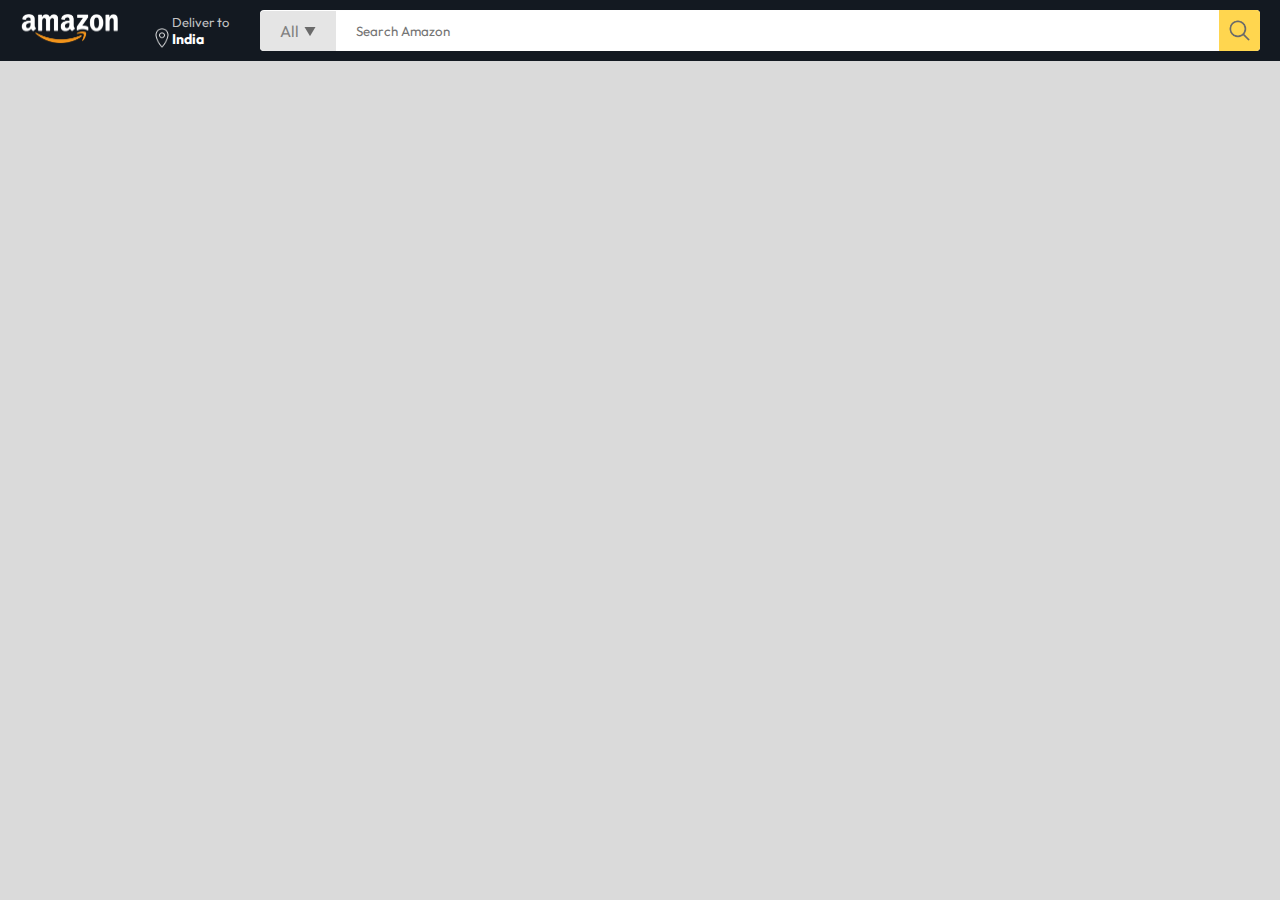
==== index.html @ e9e99532 "home page design started with required image assets and css file" ====
<!DOCTYPE html>
<html lang="en">

<head>
    <meta charset="UTF-8">
    <meta name="viewport" content="width=device-width, initial-scale=1.0">
    <title>Amazon Clone by Raja</title>
    <link rel="stylesheet" href="style.css">
</head>

<body>
    <nav>
        <a href="#">
            <img src="./assets/light logo.png" width="100" alt="amazon logo">
        </a>
        <div class="nav-location">
            <img src="./assets/location_icon.png" height="20" alt="">
            <div>
                <p>Deliver to</p>
                <h1>India</h1>
            </div>
        </div>
        <div class="nav-search">
            <div class="nav-search-category">
                <p>All</p>
                <img src="./assets/dropdown_icon.png" height="12" alt="">
            </div>
            <input type="text" class="nav-search-input" placeholder="Search Amazon">
            <img src="./assets/search_icon.png" class="nav-search-icon" alt="">
        </div>
    </nav>
</body>

</html>
---- style.css ----
@import url('https://fonts.googleapis.com/css2?family=Outfit:wght@100..900&display=swap');

* {
    padding: 0;
    margin: 0;
    box-sizing: border-box;
    font-family: Outfit;
}

body {
    background: #dadada;
}

a {
    text-decoration: none;
    color: inherit;
}

nav {
    display: flex;
    align-items: center;
    justify-content: space-between;
    background-color: #131921;
    padding: 10px 20px;
    color: #ffffff;
}

.nav-location {
    display: flex;
    align-items: end;
    margin-left: 15px;
    font-size: 13px;
    color: #c4c4c4;
}

.nav-location h1 {
    color: #ffffff;
    font-size: 14px;
}

.nav-search {
    flex: 1;
    display: flex;
    align-items: center;
    background: #ffffff;
    color: grey;
    max-width: 1000px;
    border-radius: 4px;
    margin-left: 15px;
}

.nav-search-category {
    display: flex;
    align-items: center;
    padding: 10px 20px;
    gap: 5px;
    background-color: #e5e5e5;
    border-radius: 4px 0 0 4px;
}

.nav-search-input {
    border: none;
    outline: none;
    padding-left: 20px;
    width: 100%;
}

.nav-search-icon {
    max-width: 41px;
    padding: 8px;
    background-color: #ffd64f;
    border-radius: 0 4px 4px 0;
}
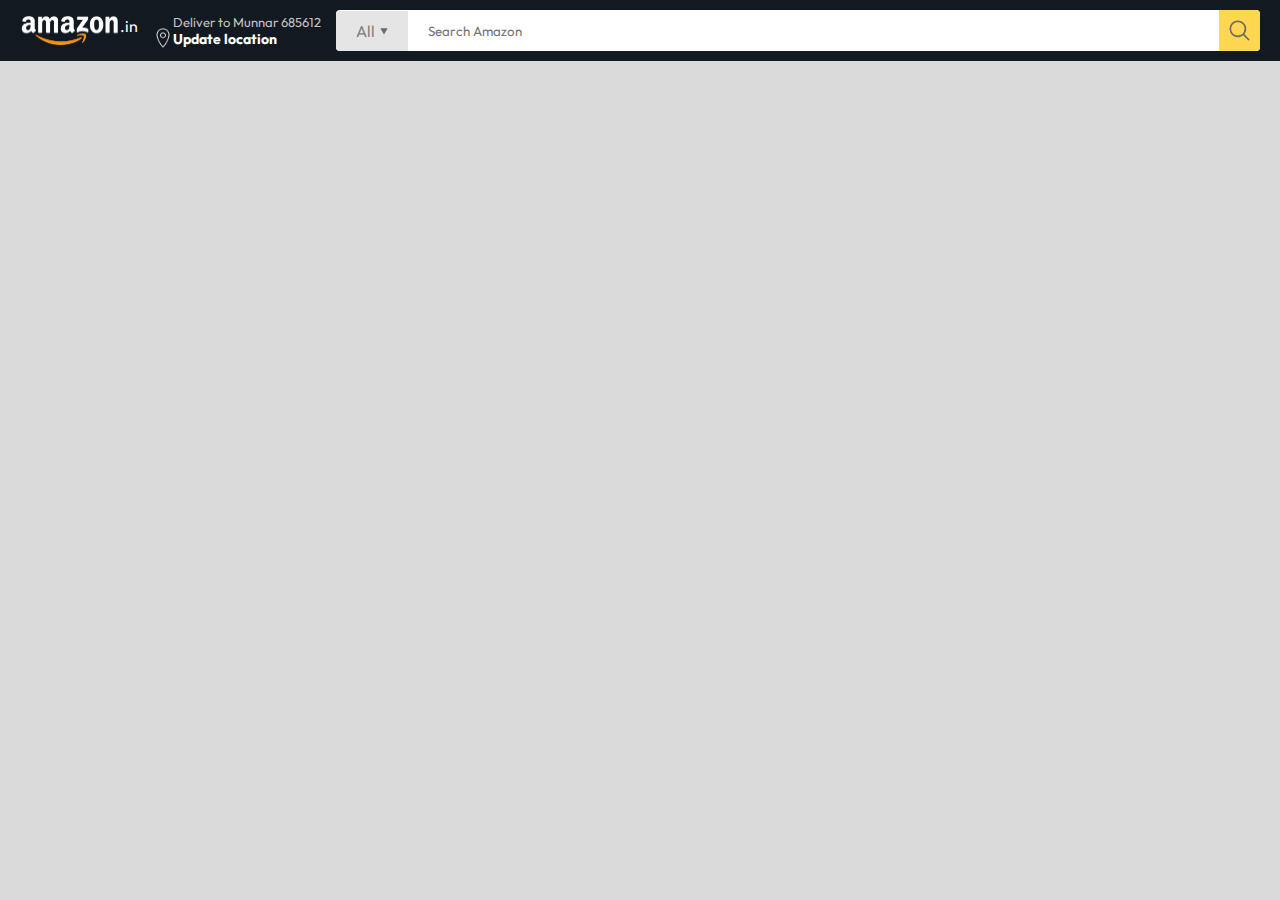
==== commit 34aa1f97: ".in span added with the logo in the nav section and size of the dropdown icon changed" ====
--- a/index.html
+++ b/index.html
@@ -10,20 +10,23 @@
 
 <body>
     <nav>
-        <a href="#">
-            <img src="./assets/light logo.png" width="100" alt="amazon logo">
-        </a>
+        <div class="nav-logo">
+            <a href="#">
+                <img src="./assets/light logo.png" width="100" alt="amazon logo">
+                <span>.in</span>
+            </a>
+        </div>
         <div class="nav-location">
             <img src="./assets/location_icon.png" height="20" alt="">
             <div>
-                <p>Deliver to</p>
-                <h1>India</h1>
+                <p>Deliver to Munnar 685612</p>
+                <h1>Update location</h1>
             </div>
         </div>
         <div class="nav-search">
             <div class="nav-search-category">
                 <p>All</p>
-                <img src="./assets/dropdown_icon.png" height="12" alt="">
+                <img src="./assets/dropdown_icon.png" height="8" alt="">
             </div>
             <input type="text" class="nav-search-input" placeholder="Search Amazon">
             <img src="./assets/search_icon.png" class="nav-search-icon" alt="">
--- a/style.css
+++ b/style.css
@@ -23,6 +23,14 @@
     background-color: #131921;
     padding: 10px 20px;
     color: #ffffff;
+}
+
+.nav-logo a {
+    display: flex;
+    align-items: center;
+}
+.nav-logo a span{
+    padding-bottom: 8px;
 }
 
 .nav-location {
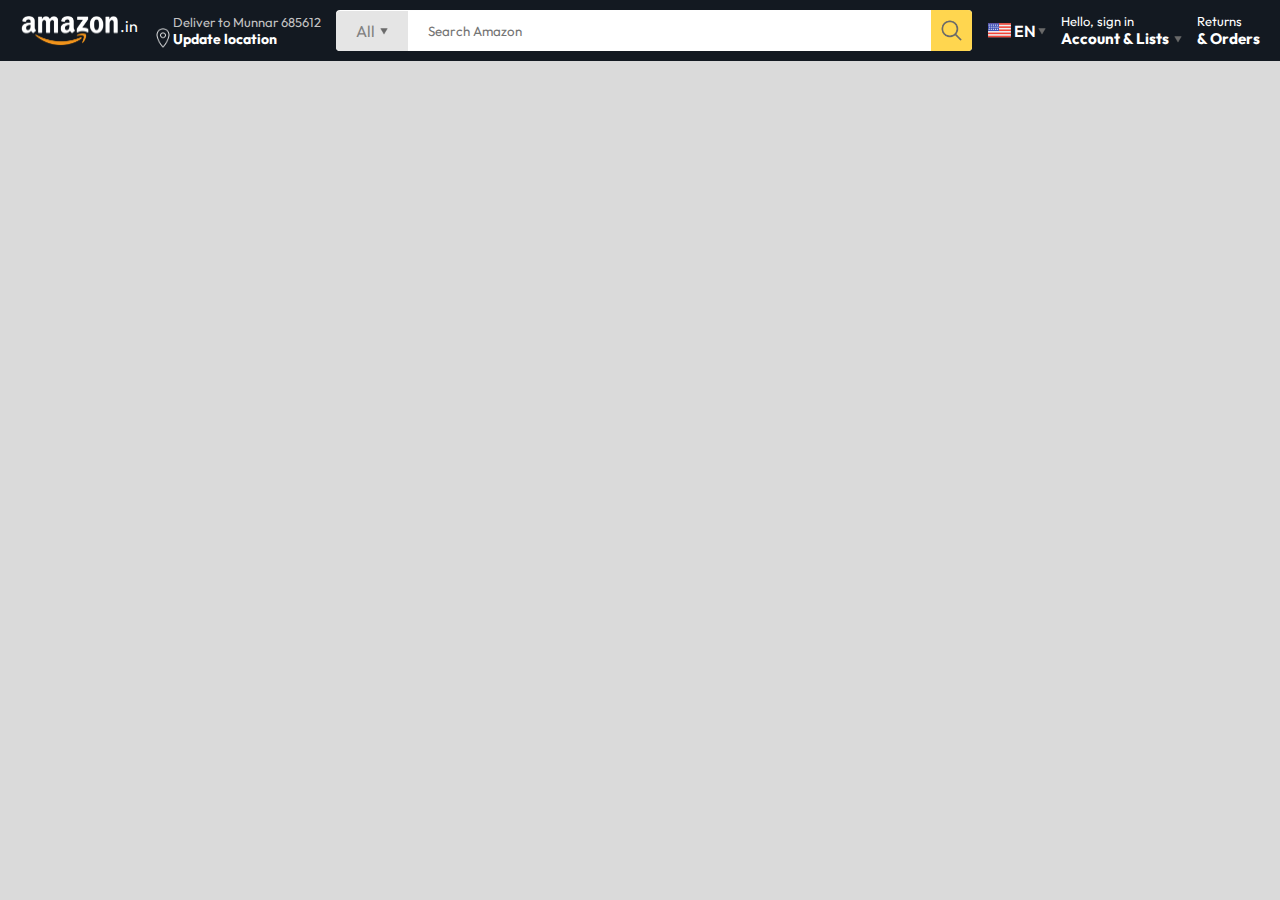
==== commit 04a07c9e: "Sign in, language and order added in the nav bar" ====
--- a/index.html
+++ b/index.html
@@ -31,6 +31,26 @@
             <input type="text" class="nav-search-input" placeholder="Search Amazon">
             <img src="./assets/search_icon.png" class="nav-search-icon" alt="">
         </div>
+        <div class="nav-lang">
+            <img src="./assets/us_flag.png" width="25" alt="">
+            <p>EN</p>
+            <img src="./assets/dropdown_icon.png" width="8" alt="">
+        </div>
+        <div class="nav-signin">
+            <div>
+                <p>Hello, sign in</p>
+                <h3>
+                    Account & Lists
+                </h3>
+            </div>
+            <img src="./assets/dropdown_icon.png" width="8" alt="">
+        </div>
+        <div class="nav-orders">
+            <p>Returns</p>
+            <h3>
+                & Orders
+            </h3>
+        </div>
     </nav>
 </body>
 
--- a/style.css
+++ b/style.css
@@ -29,7 +29,8 @@
     display: flex;
     align-items: center;
 }
-.nav-logo a span{
+
+.nav-logo a span {
     padding-bottom: 8px;
 }
 
@@ -78,4 +79,29 @@
     padding: 8px;
     background-color: #ffd64f;
     border-radius: 0 4px 4px 0;
+}
+
+.nav-lang {
+    display: flex;
+    align-items: center;
+    gap: 2px;
+    font-weight: 600;
+    margin-left: 15px;
+}
+
+.nav-signin {
+    display: flex;
+    align-items: end;
+    gap: 5px;
+    font-size: 13px;
+    margin-left: 15px;
+}
+
+.nav-signin img {
+    margin-bottom: 5px;
+}
+
+.nav-orders {
+    font-size: 13px;
+    margin-left: 15px;
 }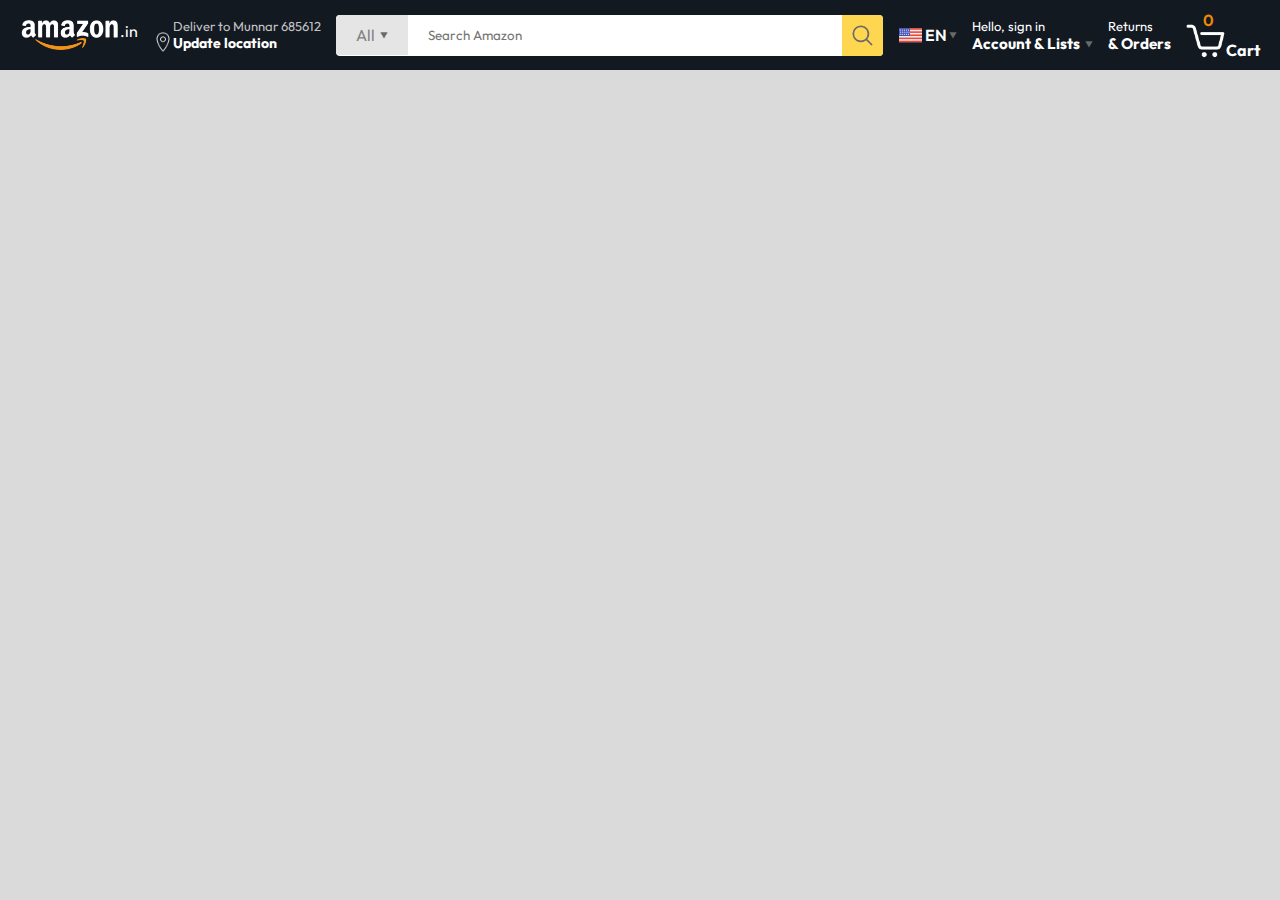
==== commit ef15babf: "Added cart icon" ====
--- a/index.html
+++ b/index.html
@@ -51,6 +51,13 @@
                 & Orders
             </h3>
         </div>
+        <a href="" class="nav-cart">
+            <div class="nav-cart-icon">
+                <img src="./assets/shopping-cart.png" width="40" alt="">
+                <span id="cart-count">0</span>
+            </div>
+            <h4>Cart</h4>
+        </a>
     </nav>
 </body>
 
--- a/style.css
+++ b/style.css
@@ -104,4 +104,28 @@
 .nav-orders {
     font-size: 13px;
     margin-left: 15px;
+}
+
+.nav-cart {
+    display: flex;
+    align-items: end;
+    gap: -5px;
+    margin-left: 15px;
+}
+
+.nav-cart img {
+    filter: invert();
+}
+
+.nav-cart-icon {
+    display: flex;
+    align-items: center;
+    justify-content: end;
+    flex-direction: column-reverse;
+}
+
+.nav-cart-icon #cart-count {
+    margin: 0 0 -10px 5px;
+    color: #f08804;
+    font-weight: 600;
 }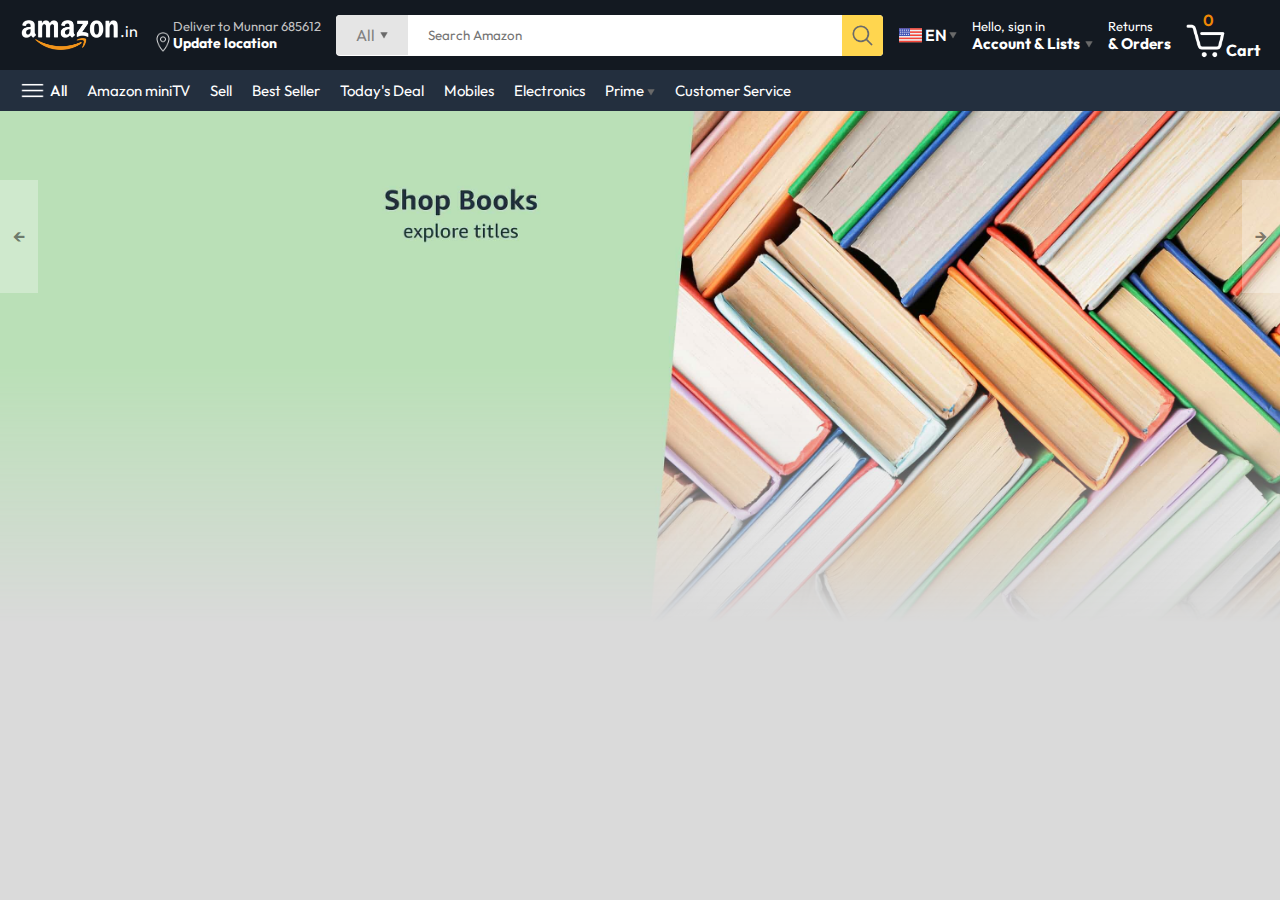
==== commit 228ffc27: "hero page image slider and JS file created" ====
--- a/index.html
+++ b/index.html
@@ -59,6 +59,37 @@
             <h4>Cart</h4>
         </a>
     </nav>
+
+    <div class="nav-bottom">
+        <div>
+            <img src="./assets/menu_icon.png" width="25px" alt="">
+            <p>All</p>
+        </div>
+        <p>Amazon miniTV</p>
+        <p>Sell</p>
+        <p>Best Seller</p>
+        <p>Today's Deal</p>
+        <p>Mobiles</p>
+        <p>Electronics</p>
+        <p>Prime <img src="./assets/dropdown_icon.png" width="8px" alt=""></p>
+        <p>Customer Service</p>
+    </div>
+
+    <div class="header-slider">
+        <a href="#" class="control-prev">&#8592;</a>
+        <a href="#" class="control-next">&#8594;</a>
+        <ul>
+            <img src="./assets/header1.jpg" class="header-img" alt="">
+            <img src="./assets/header2.jpg" class="header-img" alt="">
+            <img src="./assets/header3.jpg" class="header-img" alt="">
+            <img src="./assets/header4.jpg" class="header-img" alt="">
+            <img src="./assets/header5.jpg" class="header-img" alt="">
+            <img src="./assets/header6.jpg" class="header-img" alt="">
+        </ul>
+    </div>
+
+
+    <script src="./app.js"></script>
 </body>
 
 </html>--- a/style.css
+++ b/style.css
@@ -128,4 +128,44 @@
     margin: 0 0 -10px 5px;
     color: #f08804;
     font-weight: 600;
+}
+
+.nav-bottom {
+    display: flex;
+    align-items: center;
+    gap: 20px;
+    padding: 8px 20px;
+    background-color: #232f3e;
+    color: #fff;
+    font-size: 15px;
+}
+.nav-bottom div{
+    display: flex;
+    align-items: center;
+    gap: 5px;
+    font-weight: 500;
+}
+.header-slider ul{
+    display: flex;
+    overflow-y: hidden;
+}
+.header-img{
+    max-width: 100%;
+    mask-image: linear-gradient(to bottom,#000000 50%, transparent 100%);
+}
+.header-slider a{
+    position: absolute;
+    top: 20%;
+    z-index: 1;
+    padding: 5vh 1vw;
+    background-color: #ffffff4f;
+    color: #0000007b;
+    text-decoration: none;
+    font-weight: 600;
+    font-size: 18px;
+    cursor: pointer;
+}
+.control-next{
+    right: 0;
+
 }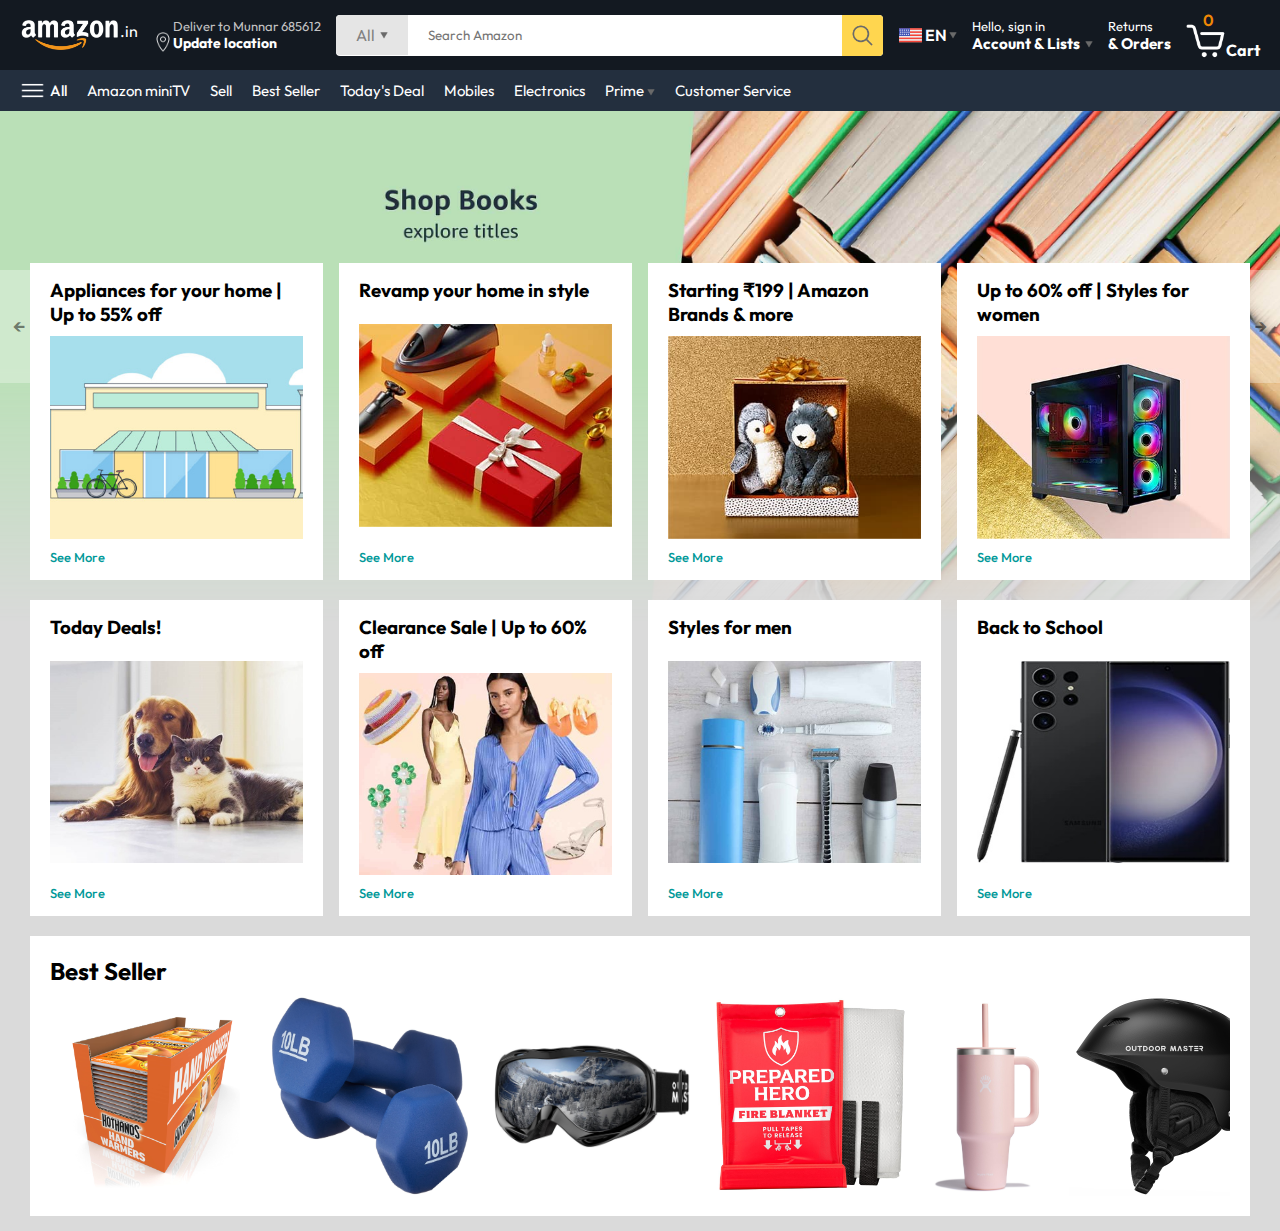
==== commit 01e7a182: "Hero cards created" ====
--- a/index.html
+++ b/index.html
@@ -79,7 +79,7 @@
         <a href="#" class="control-prev">&#8592;</a>
         <a href="#" class="control-next">&#8594;</a>
         <ul>
-            <img src="./assets/header1.jpg" class="header-img" alt="">
+            <img src="./assets/header1.jpg" class="header-img " alt="">
             <img src="./assets/header2.jpg" class="header-img" alt="">
             <img src="./assets/header3.jpg" class="header-img" alt="">
             <img src="./assets/header4.jpg" class="header-img" alt="">
@@ -87,6 +87,65 @@
             <img src="./assets/header6.jpg" class="header-img" alt="">
         </ul>
     </div>
+    <div class="box-row header-box">
+        <div class="box-col">
+            <h3>Appliances for your home | Up to 55% off</h3>
+            <img src="./assets/box1-1.jpg" alt="">
+            <a href="#">See More</a>
+        </div>
+        <div class="box-col">
+            <h3>Revamp your home in style</h3>
+            <img src="./assets/box1-2.jpg" alt="">
+            <a href="#">See More</a>
+        </div>
+        <div class="box-col">
+            <h3>Starting ₹199 | Amazon Brands & more</h3>
+            <img src="./assets/box1-3.jpg" alt="">
+            <a href="#">See More</a>
+        </div>
+        <div class="box-col">
+            <h3>Up to 60% off | Styles for women</h3>
+            <img src="./assets/box1-4.jpg" alt="">
+            <a href="#">See More</a>
+        </div>
+        <div class="box-col">
+            <h3>Today Deals!</h3>
+            <img src="./assets/box2-3.jpg" alt="">
+            <a href="#">See More</a>
+        </div>
+        <div class="box-col">
+            <h3>Clearance Sale | Up to 60% off</h3>
+            <img src="./assets/box2-4.jpg" alt="">
+            <a href="#">See More</a>
+        </div>
+        <div class="box-col">
+            <h3>Styles for men</h3>
+            <img src="./assets/box2-1.jpg" alt="">
+            <a href="#">See More</a>
+        </div>
+        <div class="box-col">
+            <h3>Back to School</h3>
+            <img src="./assets/box2-2.jpg" alt="">
+            <a href="#">See More</a>
+        </div>
+    </div>
+
+    <div class="product-slider">
+        <h2>Best Seller</h2>
+        <div class="products">
+            <img src="./assets/product1-1.jpg" alt="">
+            <img src="./assets/product1-2.jpg" alt="">
+            <img src="./assets/product1-3.jpg" alt="">
+            <img src="./assets/product1-4.jpg" alt="">
+            <img src="./assets/product1-5.jpg" alt="">
+            <img src="./assets/product1-6.jpg" alt="">
+            <img src="./assets/product1-7.jpg" alt="">
+            <img src="./assets/product1-8.jpg" alt="">
+            <img src="./assets/product1-9.jpg" alt="">
+            <img src="./assets/product1-10.jpg" alt="">
+        </div>
+    </div>
+
 
 
     <script src="./app.js"></script>
--- a/style.css
+++ b/style.css
@@ -139,23 +139,30 @@
     color: #fff;
     font-size: 15px;
 }
-.nav-bottom div{
+
+.nav-bottom div {
     display: flex;
     align-items: center;
     gap: 5px;
     font-weight: 500;
 }
-.header-slider ul{
-    display: flex;
-    overflow-y: hidden;
-}
-.header-img{
+
+.header-slider ul {
+    display: flex;
+    overflow: hidden;
+}
+
+.header-img {
     max-width: 100%;
-    mask-image: linear-gradient(to bottom,#000000 50%, transparent 100%);
-}
-.header-slider a{
+    mask-image: linear-gradient(to bottom, #000000 50%, transparent 100%);
+    transition: transform ease-in;
+    animation-name: nextSlide;
+    animation-duration: 1s;
+}
+
+.header-slider a {
     position: absolute;
-    top: 20%;
+    top: 30%;
     z-index: 1;
     padding: 5vh 1vw;
     background-color: #ffffff4f;
@@ -165,7 +172,78 @@
     font-size: 18px;
     cursor: pointer;
 }
-.control-next{
+
+.control-next {
     right: 0;
-
+}
+
+@keyframes prevSlide {
+    from {
+        transform: translateX(-100vw);
+    }
+
+    to {
+        transform: translateX(0px);
+    }
+}
+
+@keyframes nextSlide {
+    from {
+        transform: translateX(100vw);
+    }
+
+    to {
+        transform: translateX(0px);
+    }
+}
+
+.box-row {
+    display: flex;
+    flex-wrap: wrap;
+    row-gap: 20px;
+    justify-content: space-between;
+    margin: 20px 30px;
+}
+
+.box-col {
+    display: flex;
+    justify-content: space-between;
+    flex-direction: column;
+    gap: 10px;
+    padding: 15px 20px;
+    background-color: #fff;
+    max-width: 24%;
+    min-width: 200px;
+    z-index: 1;
+}
+
+.box-col a {
+    font-size: 13px;
+    color: #009999;
+    font-weight: 500;
+}
+
+.header-box {
+    margin-top: -40vh;
+}
+.product-slider{
+    background-color: #fff;
+    margin: 0 30px;
+    padding: 20px;
+    margin-bottom: 15px;
+}
+.product-slider .products{
+    display: flex;
+    overflow-x: auto;
+    gap: 20px;
+    margin-top: 10px;
+}
+.product-slider .products img{
+    max-width: 200px;
+    max-height: 200px;
+
+}
+.product-slider .products::-webkit-scrollbar{
+    display: none;
+    
 }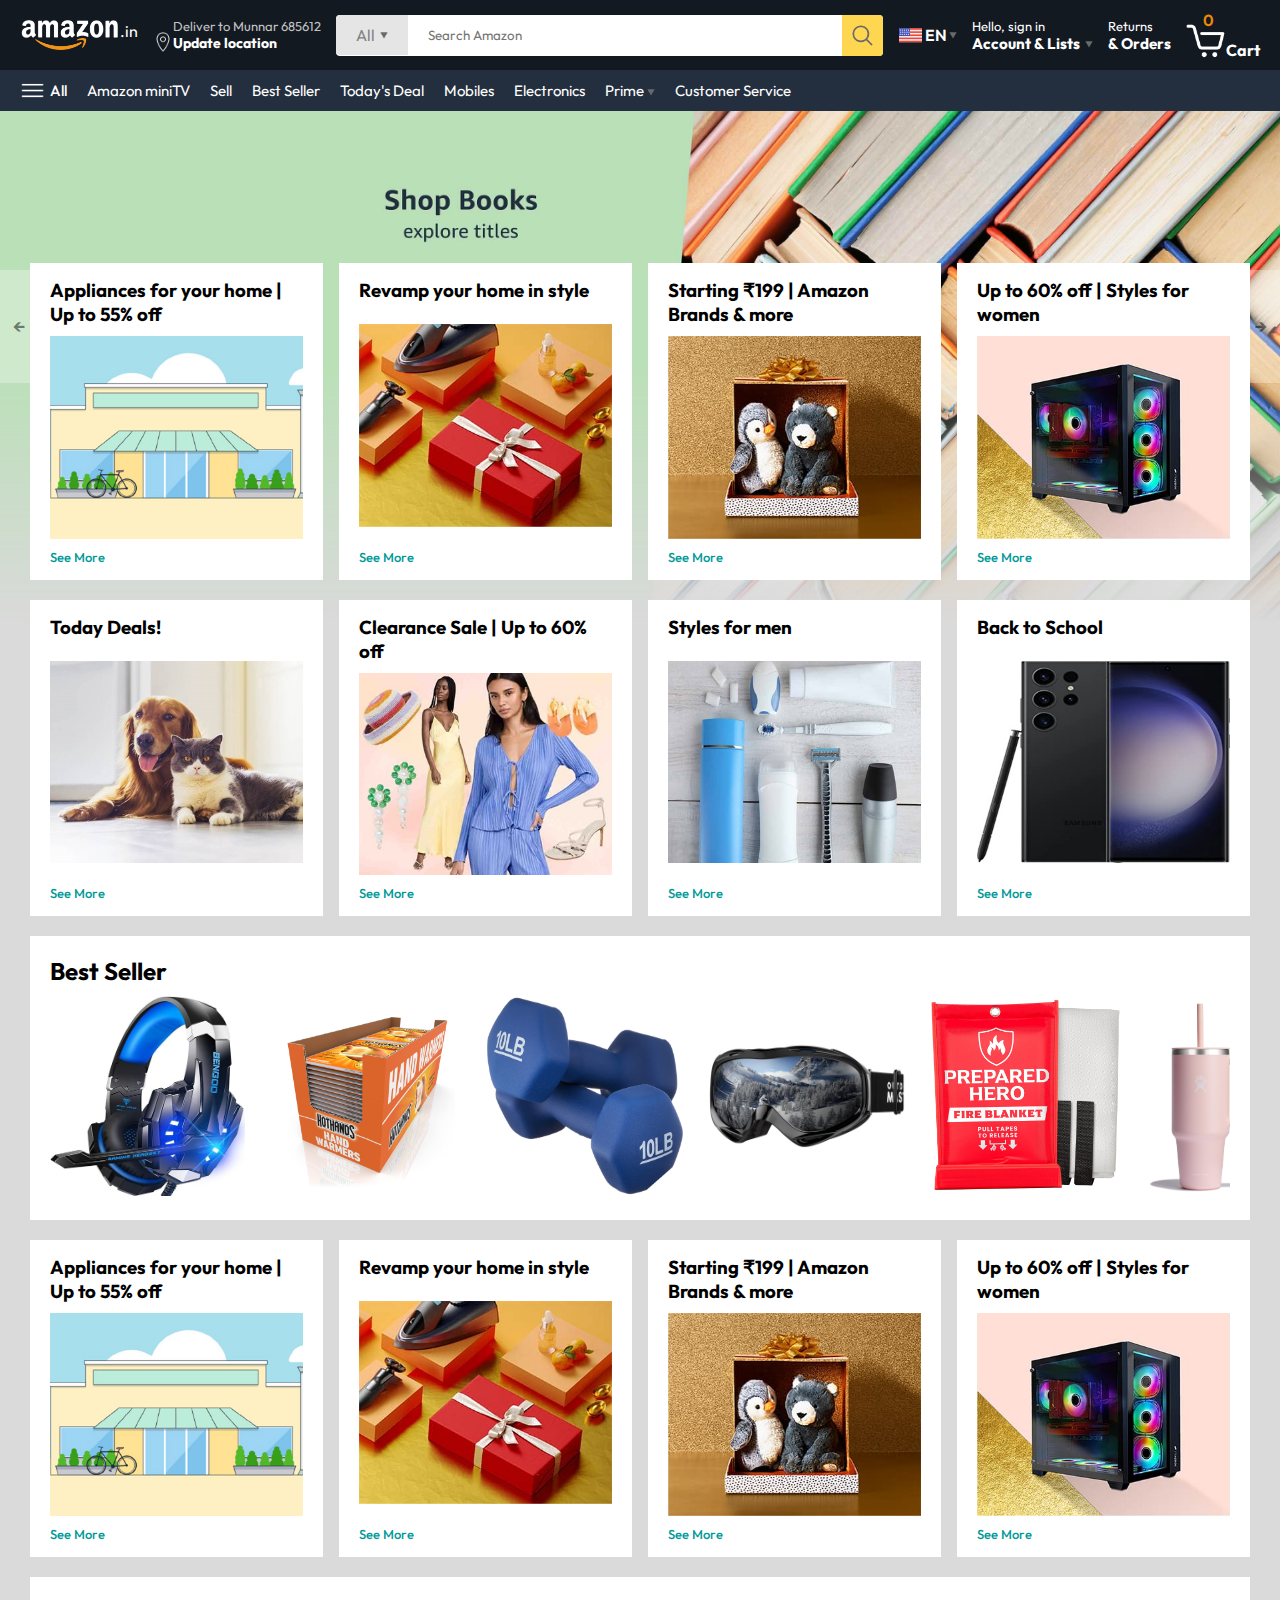
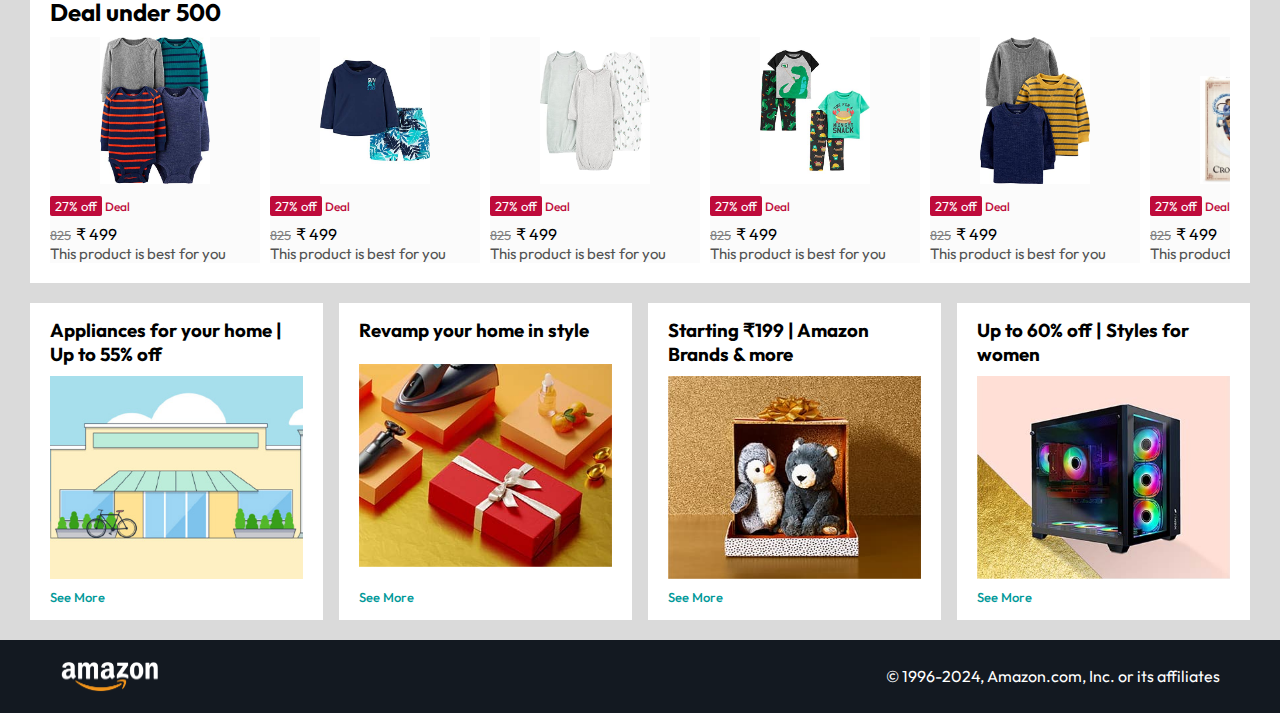
==== commit 70c63ff9: "Footer and product page creates" ====
--- a/index.html
+++ b/index.html
@@ -133,6 +133,9 @@
     <div class="product-slider">
         <h2>Best Seller</h2>
         <div class="products">
+            <a href="/product.html">
+                <img src="./assets/product_img.jpg" alt="">
+            </a>
             <img src="./assets/product1-1.jpg" alt="">
             <img src="./assets/product1-2.jpg" alt="">
             <img src="./assets/product1-3.jpg" alt="">
@@ -145,6 +148,161 @@
             <img src="./assets/product1-10.jpg" alt="">
         </div>
     </div>
+    <div class="box-row">
+        <div class="box-col">
+            <h3>Appliances for your home | Up to 55% off</h3>
+            <img src="./assets/box1-1.jpg" alt="">
+            <a href="#">See More</a>
+        </div>
+        <div class="box-col">
+            <h3>Revamp your home in style</h3>
+            <img src="./assets/box1-2.jpg" alt="">
+            <a href="#">See More</a>
+        </div>
+        <div class="box-col">
+            <h3>Starting ₹199 | Amazon Brands & more</h3>
+            <img src="./assets/box1-3.jpg" alt="">
+            <a href="#">See More</a>
+        </div>
+        <div class="box-col">
+            <h3>Up to 60% off | Styles for women</h3>
+            <img src="./assets/box1-4.jpg" alt="">
+            <a href="#">See More</a>
+        </div>
+    </div>
+
+    <div class="product-slider-with-price">
+        <h2>Deal under 500</h2>
+        <div class="products">
+            <div class="product-card">
+                <div class="product-img-container">
+                    <img src="./assets/product2-1.jpg" alt="">
+                </div>
+                <div class="product-offer">
+                    <p>27% off</p> <span>Deal</span>
+                </div>
+                <p class="product-price"><span>825</span>&#8377 499 </p>
+                <h4>This product is best for you</h4>
+            </div>
+            <div class="product-card">
+                <div class="product-img-container">
+                    <img src="./assets/product2-2.jpg" alt="">
+                </div>
+                <div class="product-offer">
+                    <p>27% off</p> <span>Deal</span>
+                </div>
+                <p class="product-price"><span>825</span>&#8377 499 </p>
+                <h4>This product is best for you</h4>
+            </div>
+            <div class="product-card">
+                <div class="product-img-container">
+                    <img src="./assets/product2-3.jpg" alt="">
+                </div>
+                <div class="product-offer">
+                    <p>27% off</p> <span>Deal</span>
+                </div>
+                <p class="product-price"><span>825</span>&#8377 499 </p>
+                <h4>This product is best for you</h4>
+            </div>
+            <div class="product-card">
+                <div class="product-img-container">
+                    <img src="./assets/product2-4.jpg" alt="">
+                </div>
+                <div class="product-offer">
+                    <p>27% off</p> <span>Deal</span>
+                </div>
+                <p class="product-price"><span>825</span>&#8377 499 </p>
+                <h4>This product is best for you</h4>
+            </div>
+            <div class="product-card">
+                <div class="product-img-container">
+                    <img src="./assets/product2-5.jpg" alt="">
+                </div>
+                <div class="product-offer">
+                    <p>27% off</p> <span>Deal</span>
+                </div>
+                <p class="product-price"><span>825</span>&#8377 499 </p>
+                <h4>This product is best for you</h4>
+            </div>
+            <div class="product-card">
+                <div class="product-img-container">
+                    <img src="./assets/product2-6.jpg" alt="">
+                </div>
+                <div class="product-offer">
+                    <p>27% off</p> <span>Deal</span>
+                </div>
+                <p class="product-price"><span>825</span>&#8377 499 </p>
+                <h4>This product is best for you</h4>
+            </div>
+            <div class="product-card">
+                <div class="product-img-container">
+                    <img src="./assets/product2-7.jpg" alt="">
+                </div>
+                <div class="product-offer">
+                    <p>27% off</p> <span>Deal</span>
+                </div>
+                <p class="product-price"><span>825</span>&#8377 499 </p>
+                <h4>This product is best for you</h4>
+            </div>
+            <div class="product-card">
+                <div class="product-img-container">
+                    <img src="./assets/product2-8.jpg" alt="">
+                </div>
+                <div class="product-offer">
+                    <p>27% off</p> <span>Deal</span>
+                </div>
+                <p class="product-price"><span>825</span>&#8377 499 </p>
+                <h4>This product is best for you</h4>
+            </div>
+            <div class="product-card">
+                <div class="product-img-container">
+                    <img src="./assets/product2-9.jpg" alt="">
+                </div>
+                <div class="product-offer">
+                    <p>27% off</p> <span>Deal</span>
+                </div>
+                <p class="product-price"><span>825</span>&#8377 499 </p>
+                <h4>This product is best for you</h4>
+            </div>
+            <div class="product-card">
+                <div class="product-img-container">
+                    <img src="./assets/product2-10.jpg" alt="">
+                </div>
+                <div class="product-offer">
+                    <p>27% off</p> <span>Deal</span>
+                </div>
+                <p class="product-price"><span>825</span>&#8377 499 </p>
+                <h4>This product is best for you</h4>
+            </div>
+        </div>
+    </div>
+    <div class="box-row">
+        <div class="box-col">
+            <h3>Appliances for your home | Up to 55% off</h3>
+            <img src="./assets/box1-1.jpg" alt="">
+            <a href="#">See More</a>
+        </div>
+        <div class="box-col">
+            <h3>Revamp your home in style</h3>
+            <img src="./assets/box1-2.jpg" alt="">
+            <a href="#">See More</a>
+        </div>
+        <div class="box-col">
+            <h3>Starting ₹199 | Amazon Brands & more</h3>
+            <img src="./assets/box1-3.jpg" alt="">
+            <a href="#">See More</a>
+        </div>
+        <div class="box-col">
+            <h3>Up to 60% off | Styles for women</h3>
+            <img src="./assets/box1-4.jpg" alt="">
+            <a href="#">See More</a>
+        </div>
+    </div>
+
+    <footer>
+        <img src="./assets/light logo.png" width="100" alt="">
+        <p>© 1996-2024, Amazon.com, Inc. or its affiliates</p>
+    </footer>
 
 
 
--- a/style.css
+++ b/style.css
@@ -226,24 +226,137 @@
 .header-box {
     margin-top: -40vh;
 }
-.product-slider{
+
+.product-slider {
     background-color: #fff;
     margin: 0 30px;
     padding: 20px;
     margin-bottom: 15px;
 }
-.product-slider .products{
+
+.product-slider .products {
     display: flex;
     overflow-x: auto;
     gap: 20px;
     margin-top: 10px;
 }
-.product-slider .products img{
+
+.product-slider .products img {
     max-width: 200px;
     max-height: 200px;
 
 }
-.product-slider .products::-webkit-scrollbar{
+
+.product-slider .products::-webkit-scrollbar {
     display: none;
-    
+
+}
+
+.product-slider-with-price {
+    background-color: #fff;
+    margin: 0 30px;
+    padding: 20px;
+    margin-bottom: 15px;
+}
+
+.product-slider-with-price .products {
+    display: flex;
+    overflow-x: auto;
+    gap: 10px;
+    margin-top: 10px;
+}
+
+.product-slider-with-price .products::-webkit-scrollbar {
+    display: none;
+}
+
+.product-card {
+    display: flex;
+    flex-direction: column;
+    justify-content: end;
+    min-width: 210px;
+    background-color: #fbfbfb;
+}
+
+.product-card img {
+    width: 110px;
+    margin: 0 50px;
+}
+
+.product-offer p {
+    background-color: #be0b3b;
+    color: #fff;
+    display: inline-block;
+    padding: 2px 5px;
+    border-radius: 2px;
+    margin: 8px 0;
+    font-size: 13px;
+
+}
+
+.product-offer span {
+    color: #be0b3b;
+    font-weight: 500;
+    font-size: 12px;
+}
+
+.product-price span {
+    color: gray;
+    font-size: 13px;
+    text-decoration: line-through;
+    margin-right: 5px;
+}
+
+.product-price p {
+    font-size: 15px;
+}
+
+.product-card h4 {
+    color: #525252;
+    font-size: 15px;
+    font-weight: 400;
+
+}
+
+footer {
+    display: flex;
+    justify-content: space-between;
+    align-items: center;
+    color: #fff;
+    background: #131921;
+    padding: 20px 60px;
+}
+
+/* Product Page  */
+
+#product-page{
+    background-color: #fff;
+}
+
+.breadcrum{
+    padding: 10px 20px;
+    font-size: 12px;
+    color: #565656;
+}
+
+.product-display{
+    min-height: 100%;
+    padding: 10px 20px;
+    display: flex;
+}
+
+.product-d-img{
+    display: flex;
+    gap: 10px;
+}
+
+.product-icons{
+    display: flex;
+    flex-direction: column;
+    gap: 10px;
+}
+.product-icons img{
+    border: 1px solid gray;
+    border-radius: 10px;
+    padding: 5px;
 }